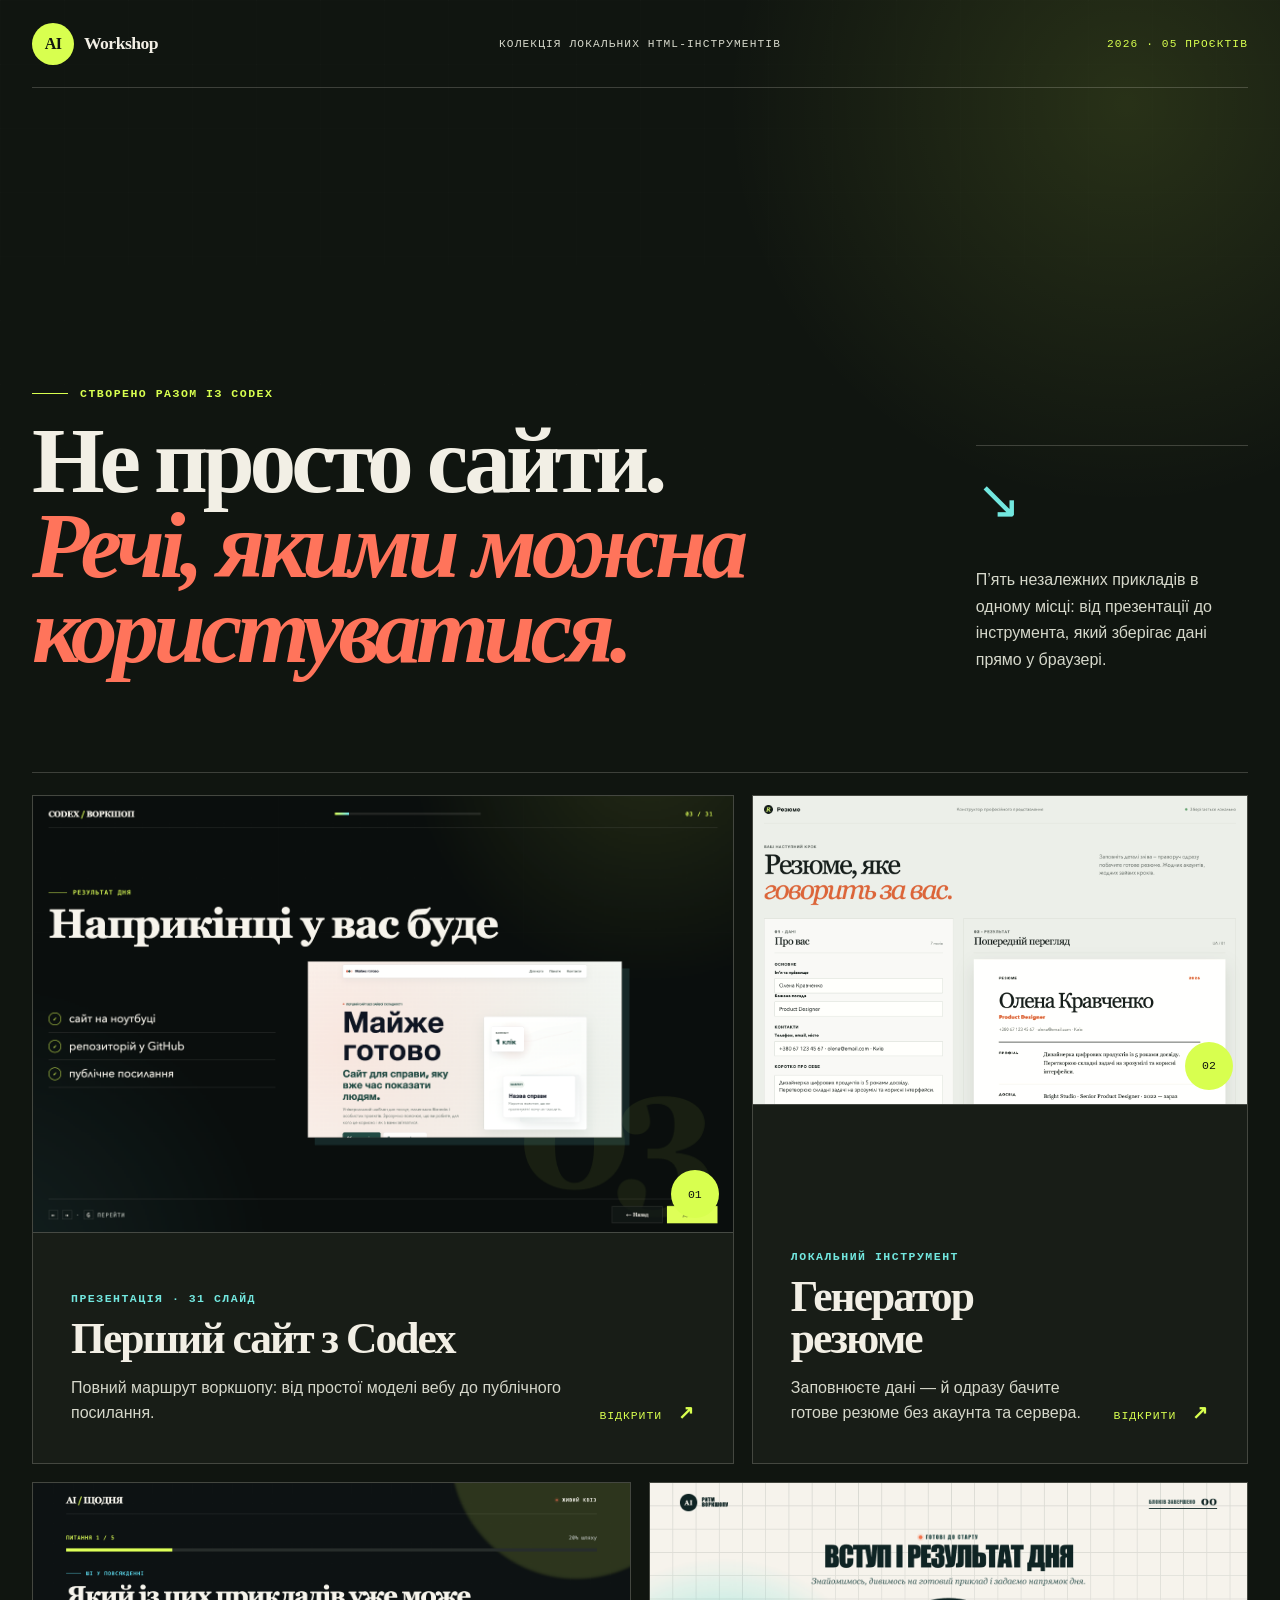
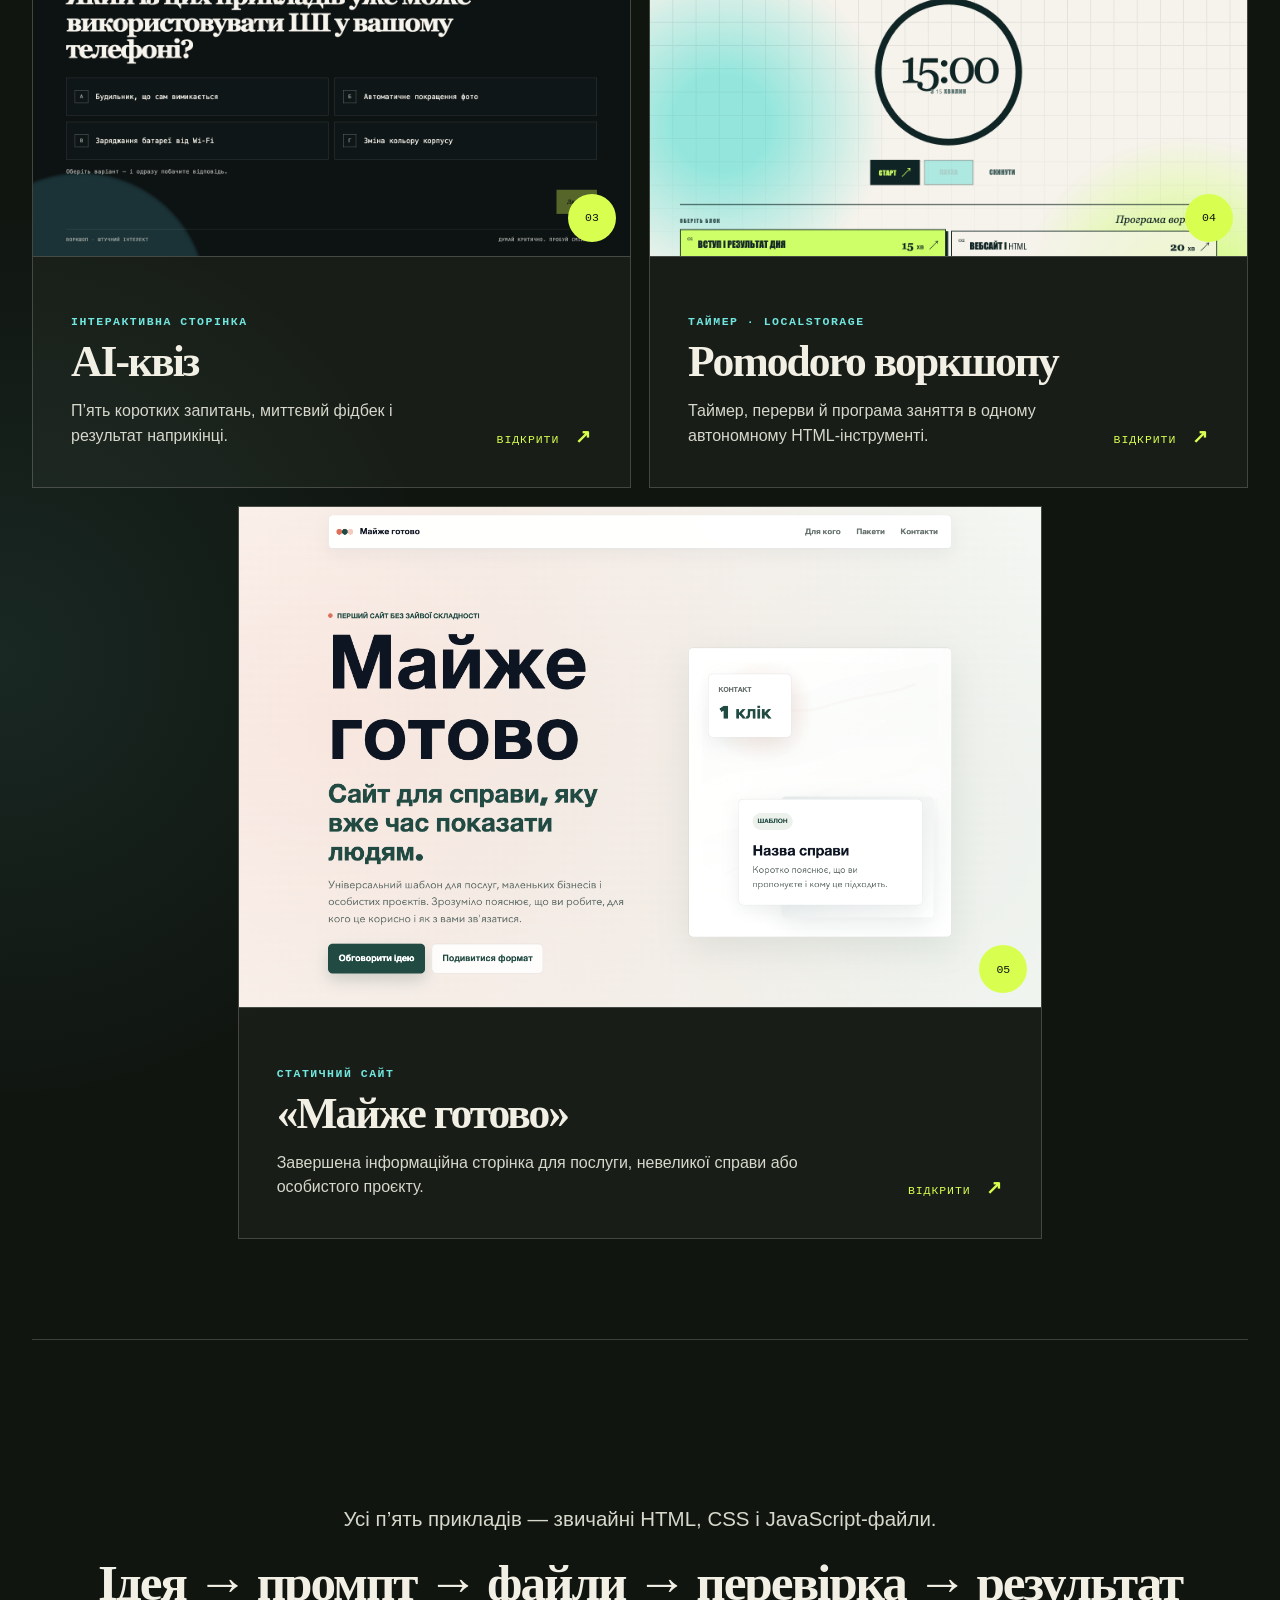
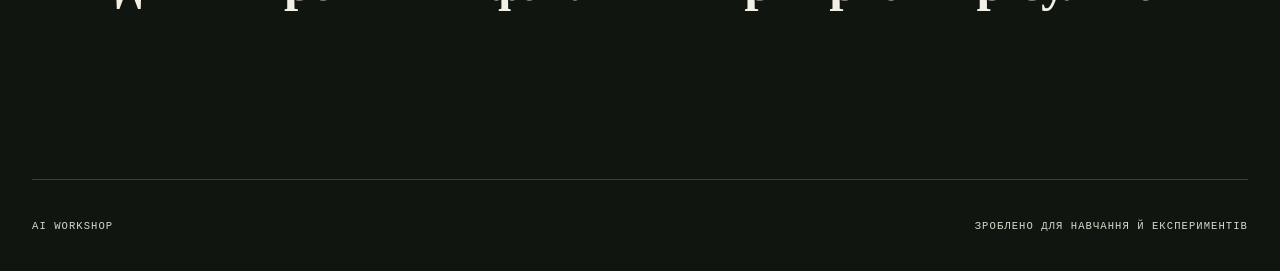
==== index.html @ 2d550f53 "Moving all collection tools and sites to the one structured folder" ====
<!doctype html>
<html lang="uk">
<head>
  <meta charset="utf-8">
  <meta name="viewport" content="width=device-width, initial-scale=1">
  <meta name="description" content="П’ять практичних HTML-проєктів з воркшопу про створення сайтів за допомогою Codex.">
  <meta name="theme-color" content="#101510">
  <title>AI Workshop — HTML-проєкти</title>
  <link rel="icon" href="data:image/svg+xml,%3Csvg xmlns='http://www.w3.org/2000/svg' viewBox='0 0 64 64'%3E%3Crect width='64' height='64' rx='14' fill='%23101510'/%3E%3Cpath d='M15 42 28 14h8l13 28h-9l-2-6H26l-2 6Zm14-13h7l-3.5-10Z' fill='%23d8ff4f'/%3E%3C/svg%3E">
  <link rel="stylesheet" href="styles.css">
</head>
<body>
  <a class="skip-link" href="#projects">До проєктів</a>

  <header class="site-header">
    <a class="wordmark" href="./" aria-label="AI Workshop — головна">
      <span>AI</span>
      <b>Workshop</b>
    </a>
    <p>Колекція локальних HTML-інструментів</p>
    <div class="edition">2026 · 05 проєктів</div>
  </header>

  <main>
    <section class="hero" aria-labelledby="hero-title">
      <div class="hero-copy">
        <p class="kicker">Створено разом із Codex</p>
        <h1 id="hero-title">Не просто сайти.<br><em>Речі, якими можна користуватися.</em></h1>
      </div>
      <div class="hero-note">
        <span aria-hidden="true">↘</span>
        <p>П’ять незалежних прикладів в одному місці: від презентації до інструмента, який зберігає дані прямо у браузері.</p>
      </div>
    </section>

    <section class="project-grid" id="projects" aria-label="Проєкти воркшопу">
      <article class="project project-featured">
        <a href="slides/" target="_blank" rel="noopener">
          <div class="project-preview">
            <img src="assets/previews/slides.png" alt="Слайд презентації з результатом воркшопу">
            <span class="project-number">01</span>
          </div>
          <div class="project-copy">
            <div>
              <p class="project-type">Презентація · 31 слайд</p>
              <h2>Перший сайт з Codex</h2>
              <p>Повний маршрут воркшопу: від простої моделі вебу до публічного посилання.</p>
            </div>
            <span class="open">Відкрити <b aria-hidden="true">↗</b></span>
          </div>
        </a>
      </article>

      <article class="project">
        <a href="cv-generator/" target="_blank" rel="noopener">
          <div class="project-preview">
            <img src="assets/previews/cv-generator.png" alt="Генератор резюме з формою та попереднім переглядом">
            <span class="project-number">02</span>
          </div>
          <div class="project-copy">
            <div>
              <p class="project-type">Локальний інструмент</p>
              <h2>Генератор резюме</h2>
              <p>Заповнюєте дані — й одразу бачите готове резюме без акаунта та сервера.</p>
            </div>
            <span class="open">Відкрити <b aria-hidden="true">↗</b></span>
          </div>
        </a>
      </article>

      <article class="project">
        <a href="quiz/" target="_blank" rel="noopener">
          <div class="project-preview">
            <img src="assets/previews/quiz.png" alt="Темний інтерфейс інтерактивного квізу про штучний інтелект">
            <span class="project-number">03</span>
          </div>
          <div class="project-copy">
            <div>
              <p class="project-type">Інтерактивна сторінка</p>
              <h2>AI-квіз</h2>
              <p>П’ять коротких запитань, миттєвий фідбек і результат наприкінці.</p>
            </div>
            <span class="open">Відкрити <b aria-hidden="true">↗</b></span>
          </div>
        </a>
      </article>

      <article class="project">
        <a href="pomodoro/" target="_blank" rel="noopener">
          <div class="project-preview">
            <img src="assets/previews/pomodoro.png" alt="Таймер Pomodoro з програмою воркшопу">
            <span class="project-number">04</span>
          </div>
          <div class="project-copy">
            <div>
              <p class="project-type">Таймер · localStorage</p>
              <h2>Pomodoro воркшопу</h2>
              <p>Таймер, перерви й програма заняття в одному автономному HTML-інструменті.</p>
            </div>
            <span class="open">Відкрити <b aria-hidden="true">↗</b></span>
          </div>
        </a>
      </article>

      <article class="project project-wide">
        <a href="project-page/" target="_blank" rel="noopener">
          <div class="project-preview">
            <img src="assets/previews/project-page.png" alt="Світла промосторінка Майже готово">
            <span class="project-number">05</span>
          </div>
          <div class="project-copy">
            <div>
              <p class="project-type">Статичний сайт</p>
              <h2>«Майже готово»</h2>
              <p>Завершена інформаційна сторінка для послуги, невеликої справи або особистого проєкту.</p>
            </div>
            <span class="open">Відкрити <b aria-hidden="true">↗</b></span>
          </div>
        </a>
      </article>
    </section>

    <section class="closing" aria-label="Головна думка">
      <p>Усі п’ять прикладів — звичайні HTML, CSS і JavaScript-файли.</p>
      <strong>Ідея → промпт → файли → перевірка → результат</strong>
    </section>
  </main>

  <footer>
    <span>AI Workshop</span>
    <span>Зроблено для навчання й експериментів</span>
  </footer>
</body>
</html>
---- styles.css ----
:root {
  --ink: #101510;
  --ink-soft: #1a211b;
  --paper: #f2efe5;
  --paper-soft: #d6d8cb;
  --line: rgba(242, 239, 229, .2);
  --lime: #d8ff4f;
  --coral: #ff745b;
  --cyan: #72e7df;
  --display: Georgia, "Times New Roman", serif;
  --body: "Avenir Next", Avenir, "Segoe UI", sans-serif;
  --mono: "SFMono-Regular", "Cascadia Code", Consolas, monospace;
}

* { box-sizing: border-box; }

html { scroll-behavior: smooth; }

body {
  min-width: 320px;
  margin: 0;
  color: var(--paper);
  background:
    radial-gradient(circle at 88% 3%, rgba(216, 255, 79, .12), transparent 25rem),
    radial-gradient(circle at 0 65%, rgba(114, 231, 223, .09), transparent 28rem),
    var(--ink);
  font-family: var(--body);
}

body::before {
  content: "";
  position: fixed;
  inset: 0;
  z-index: -1;
  opacity: .25;
  background-image:
    linear-gradient(rgba(255, 255, 255, .045) 1px, transparent 1px),
    linear-gradient(90deg, rgba(255, 255, 255, .045) 1px, transparent 1px);
  background-size: 64px 64px;
  mask-image: linear-gradient(to bottom, #000, transparent 92%);
}

a { color: inherit; }

.skip-link {
  position: fixed;
  top: 12px;
  left: 12px;
  z-index: 10;
  padding: 10px 14px;
  color: var(--ink);
  background: var(--lime);
  transform: translateY(-160%);
}

.skip-link:focus { transform: translateY(0); }

.site-header,
main,
footer {
  width: min(1440px, calc(100% - 64px));
  margin-inline: auto;
}

.site-header {
  min-height: 88px;
  display: grid;
  grid-template-columns: 1fr auto 1fr;
  gap: 24px;
  align-items: center;
  border-bottom: 1px solid var(--line);
  font-family: var(--mono);
  font-size: .7rem;
  letter-spacing: .1em;
  text-transform: uppercase;
}

.site-header p { margin: 0; color: var(--paper-soft); }
.edition { justify-self: end; color: var(--lime); }

.wordmark {
  justify-self: start;
  display: inline-flex;
  align-items: center;
  gap: 10px;
  text-decoration: none;
}

.wordmark span {
  width: 42px;
  height: 42px;
  display: grid;
  place-items: center;
  border-radius: 50%;
  color: var(--ink);
  background: var(--lime);
  font-family: var(--display);
  font-size: 1rem;
  font-weight: 800;
  letter-spacing: -.04em;
}

.wordmark b {
  color: var(--paper);
  font-family: var(--display);
  font-size: 1.1rem;
  letter-spacing: -.03em;
  text-transform: none;
}

.hero {
  min-height: min(690px, 76svh);
  display: grid;
  grid-template-columns: minmax(0, 1.7fr) minmax(260px, .55fr);
  gap: clamp(40px, 8vw, 120px);
  align-items: end;
  padding: clamp(100px, 15vh, 170px) 0 clamp(70px, 11vh, 110px);
}

.hero > * { min-width: 0; }

.kicker,
.project-type {
  margin: 0 0 18px;
  color: var(--lime);
  font-family: var(--mono);
  font-size: .72rem;
  font-weight: 700;
  letter-spacing: .13em;
  text-transform: uppercase;
}

.kicker::before {
  content: "";
  display: inline-block;
  width: 36px;
  height: 1px;
  margin-right: 12px;
  vertical-align: middle;
  background: currentColor;
}

h1 {
  max-width: 1100px;
  margin: 0;
  font-family: var(--display);
  font-size: clamp(3.5rem, 7.3vw, 8rem);
  font-weight: 600;
  line-height: .91;
  letter-spacing: -.055em;
  text-wrap: balance;
}

h1 em { color: var(--coral); font-weight: inherit; }

.hero-note {
  padding-top: 22px;
  border-top: 1px solid var(--line);
}

.hero-note span {
  display: block;
  margin-bottom: 36px;
  color: var(--cyan);
  font-family: var(--display);
  font-size: 3.4rem;
}

.hero-note p {
  margin: 0;
  color: var(--paper-soft);
  font-size: 1rem;
  line-height: 1.65;
}

.project-grid {
  display: grid;
  grid-template-columns: repeat(12, minmax(0, 1fr));
  gap: 18px;
  padding: 22px 0 100px;
  border-top: 1px solid var(--line);
}

.project {
  grid-column: span 6;
  min-width: 0;
  border: 1px solid var(--line);
  background: rgba(242, 239, 229, .035);
  animation: reveal .65s ease both;
}

.project:nth-child(2) { animation-delay: .08s; }
.project:nth-child(3) { animation-delay: .16s; }
.project:nth-child(4) { animation-delay: .24s; }
.project:nth-child(5) { animation-delay: .32s; }

.project-featured { grid-column: span 7; }
.project-featured + .project { grid-column: span 5; }
.project-wide { grid-column: 3 / span 8; }

.project > a {
  height: 100%;
  display: grid;
  grid-template-rows: auto 1fr;
  text-decoration: none;
}

.project-preview {
  position: relative;
  aspect-ratio: 16 / 10;
  overflow: hidden;
  border-bottom: 1px solid var(--line);
  background: var(--ink-soft);
}

.project-preview::after {
  content: "";
  position: absolute;
  inset: 0;
  border: 0 solid var(--lime);
  transition: border-width .2s ease;
}

.project-preview img {
  width: 100%;
  height: 100%;
  display: block;
  object-fit: cover;
  object-position: top;
  filter: saturate(.88) contrast(1.03);
  transition: transform .45s cubic-bezier(.2, .75, .2, 1), filter .3s ease;
}

.project-number {
  position: absolute;
  right: 14px;
  bottom: 14px;
  z-index: 1;
  display: grid;
  place-items: center;
  width: 48px;
  height: 48px;
  border-radius: 50%;
  color: var(--ink);
  background: var(--lime);
  font-family: var(--mono);
  font-size: .72rem;
}

.project-copy {
  min-height: 230px;
  display: grid;
  grid-template-columns: 1fr auto;
  gap: 28px;
  align-items: end;
  padding: clamp(24px, 3vw, 38px);
}

.project-type { margin-bottom: 12px; color: var(--cyan); }

h2 {
  margin: 0;
  font-family: var(--display);
  font-size: clamp(2rem, 3.4vw, 3.8rem);
  font-weight: 600;
  line-height: .98;
  letter-spacing: -.045em;
}

.project-copy p:not(.project-type) {
  max-width: 620px;
  margin: 16px 0 0;
  color: var(--paper-soft);
  line-height: 1.55;
}

.open {
  white-space: nowrap;
  color: var(--lime);
  font-family: var(--mono);
  font-size: .72rem;
  letter-spacing: .08em;
  text-transform: uppercase;
}

.open b { display: inline-block; margin-left: 8px; font-size: 1.2rem; transition: transform .2s ease; }

.project a:hover .project-preview img,
.project a:focus-visible .project-preview img {
  transform: scale(1.025);
  filter: saturate(1) contrast(1.03);
}

.project a:hover .project-preview::after,
.project a:focus-visible .project-preview::after { border-width: 5px; }

.project a:hover .open b,
.project a:focus-visible .open b { transform: translate(3px, -3px); }

.project a:focus-visible { outline: 3px solid var(--cyan); outline-offset: 4px; }

.closing {
  min-height: 440px;
  display: grid;
  place-content: center;
  gap: 22px;
  text-align: center;
  border-top: 1px solid var(--line);
}

.closing p { margin: 0; color: var(--paper-soft); font-size: clamp(1rem, 1.6vw, 1.3rem); }

.closing strong {
  font-family: var(--display);
  font-size: clamp(1.8rem, 4vw, 4.6rem);
  font-weight: 600;
  letter-spacing: -.04em;
}

footer {
  min-height: 92px;
  display: flex;
  justify-content: space-between;
  align-items: center;
  gap: 24px;
  border-top: 1px solid var(--line);
  color: var(--paper-soft);
  font-family: var(--mono);
  font-size: .66rem;
  letter-spacing: .1em;
  text-transform: uppercase;
}

@keyframes reveal {
  from { opacity: 0; transform: translateY(20px); }
  to { opacity: 1; transform: translateY(0); }
}

@media (max-width: 900px) {
  .site-header, main, footer { width: min(100% - 34px, 1440px); }
  .site-header { grid-template-columns: 1fr auto; }
  .site-header p { display: none; }
  .hero { min-height: auto; grid-template-columns: 1fr; padding: 90px 0 70px; }
  .hero-note { max-width: 500px; }
  .hero-note span { margin-bottom: 12px; }
  .project, .project-featured, .project-featured + .project, .project-wide { grid-column: 1 / -1; }
}

@media (max-width: 560px) {
  .site-header { min-height: 72px; }
  .wordmark b { display: none; }
  .wordmark span { width: 36px; height: 36px; }
  .edition { font-size: .62rem; }
  .hero { padding-top: 72px; }
  h1 {
    font-size: clamp(2.65rem, 12vw, 4.6rem);
    overflow-wrap: anywhere;
  }
  .project-grid { padding-bottom: 62px; }
  .project-copy { min-height: 0; grid-template-columns: 1fr; gap: 24px; }
  .open { justify-self: start; }
  .closing { min-height: 360px; text-align: left; }
  footer { align-items: flex-start; flex-direction: column; justify-content: center; }
}

@media (prefers-reduced-motion: reduce) {
  html { scroll-behavior: auto; }
  *, *::before, *::after { animation-duration: .01ms !important; transition-duration: .01ms !important; }
}
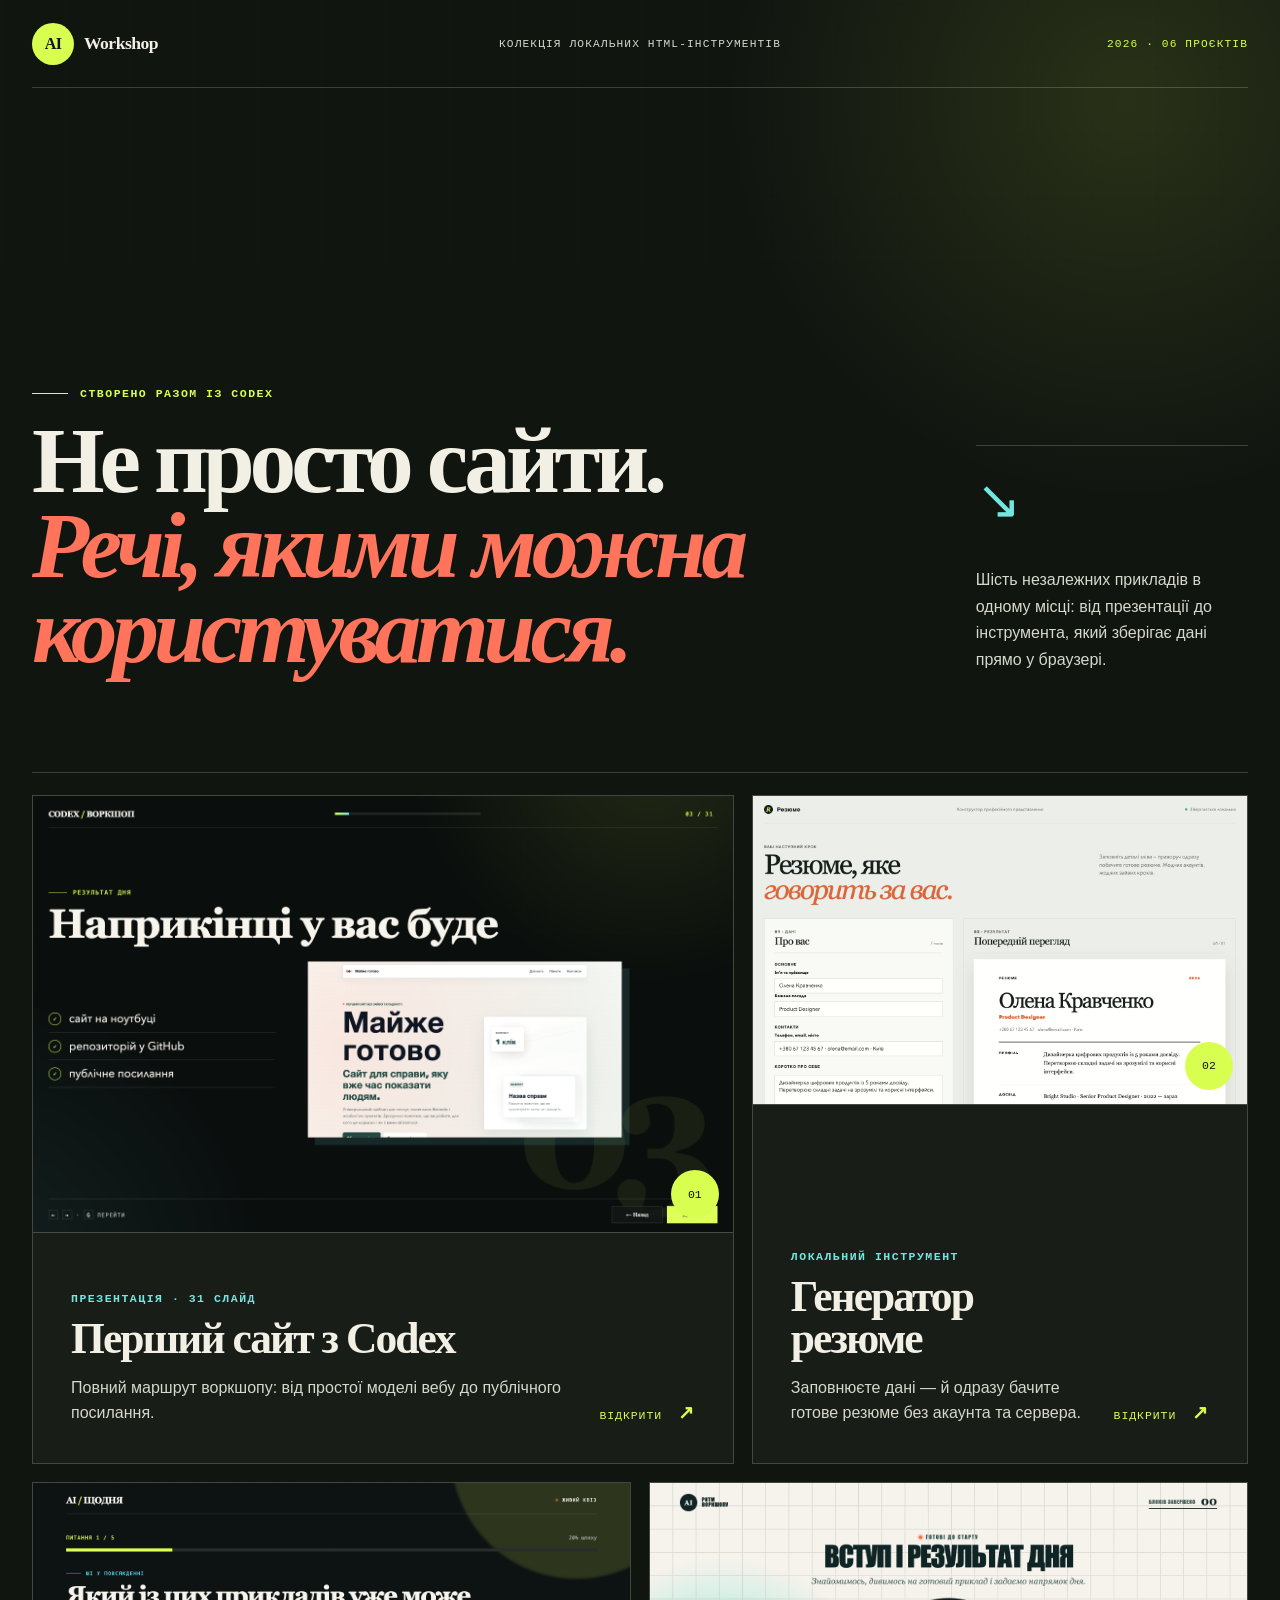
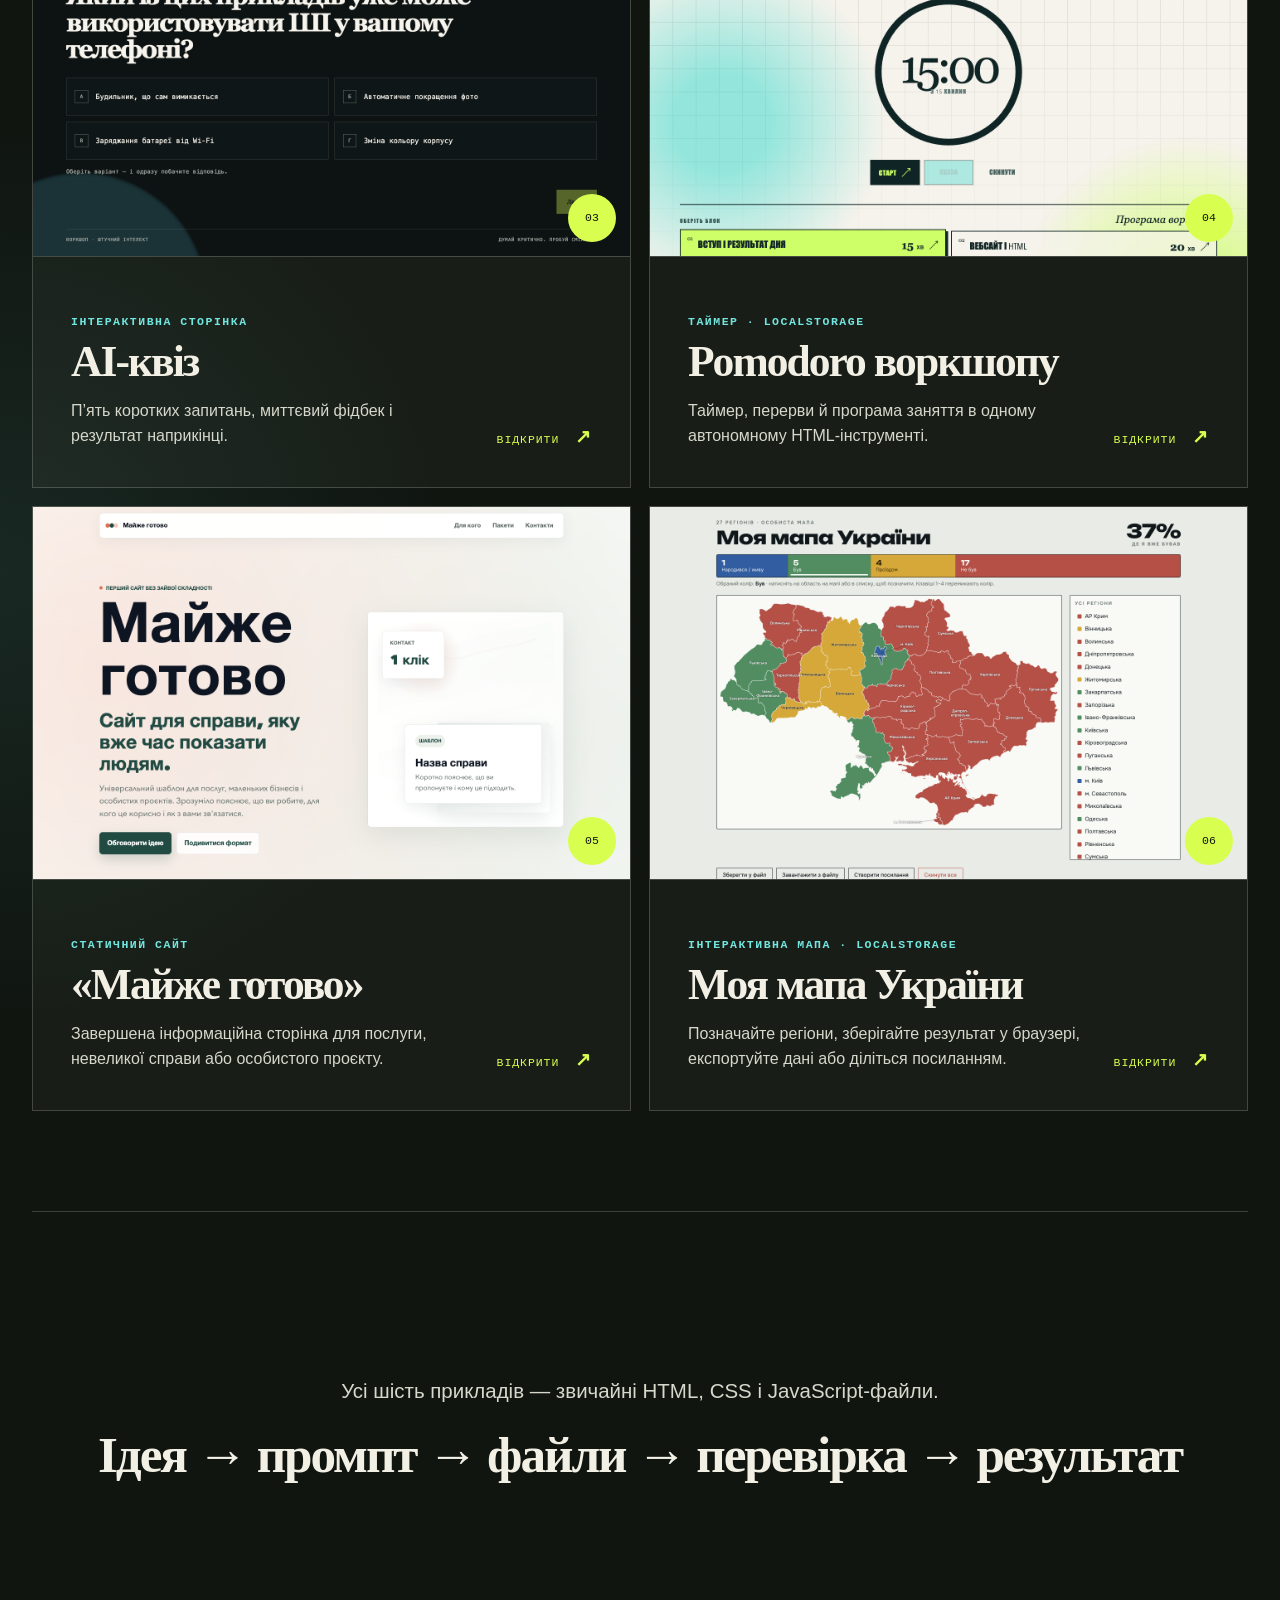
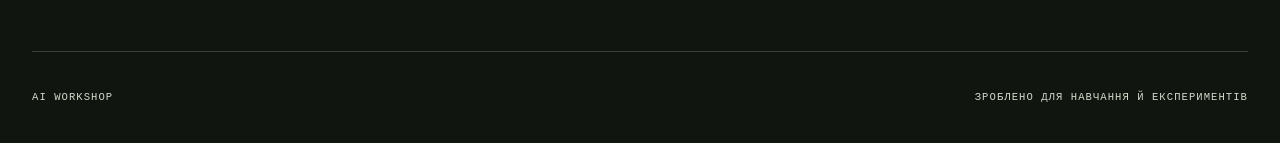
==== commit 89a14bf5: "Add another example web page of a Ukraine map." ====
--- a/index.html
+++ b/index.html
@@ -3,7 +3,7 @@
 <head>
   <meta charset="utf-8">
   <meta name="viewport" content="width=device-width, initial-scale=1">
-  <meta name="description" content="П’ять практичних HTML-проєктів з воркшопу про створення сайтів за допомогою Codex.">
+  <meta name="description" content="Шість практичних HTML-проєктів з воркшопу про створення сайтів за допомогою Codex.">
   <meta name="theme-color" content="#101510">
   <title>AI Workshop — HTML-проєкти</title>
   <link rel="icon" href="data:image/svg+xml,%3Csvg xmlns='http://www.w3.org/2000/svg' viewBox='0 0 64 64'%3E%3Crect width='64' height='64' rx='14' fill='%23101510'/%3E%3Cpath d='M15 42 28 14h8l13 28h-9l-2-6H26l-2 6Zm14-13h7l-3.5-10Z' fill='%23d8ff4f'/%3E%3C/svg%3E">
@@ -18,7 +18,7 @@
       <b>Workshop</b>
     </a>
     <p>Колекція локальних HTML-інструментів</p>
-    <div class="edition">2026 · 05 проєктів</div>
+    <div class="edition">2026 · 06 проєктів</div>
   </header>
 
   <main>
@@ -29,7 +29,7 @@
       </div>
       <div class="hero-note">
         <span aria-hidden="true">↘</span>
-        <p>П’ять незалежних прикладів в одному місці: від презентації до інструмента, який зберігає дані прямо у браузері.</p>
+        <p>Шість незалежних прикладів в одному місці: від презентації до інструмента, який зберігає дані прямо у браузері.</p>
       </div>
     </section>
 
@@ -102,7 +102,7 @@
         </a>
       </article>
 
-      <article class="project project-wide">
+      <article class="project">
         <a href="project-page/" target="_blank" rel="noopener">
           <div class="project-preview">
             <img src="assets/previews/project-page.png" alt="Світла промосторінка Майже готово">
@@ -118,10 +118,27 @@
           </div>
         </a>
       </article>
+
+      <article class="project">
+        <a href="ukraine-map/" target="_blank" rel="noopener">
+          <div class="project-preview">
+            <img src="assets/previews/ukraine-map.png" alt="Інтерактивна мапа регіонів України з кольоровими позначками">
+            <span class="project-number">06</span>
+          </div>
+          <div class="project-copy">
+            <div>
+              <p class="project-type">Інтерактивна мапа · localStorage</p>
+              <h2>Моя мапа України</h2>
+              <p>Позначайте регіони, зберігайте результат у браузері, експортуйте дані або діліться посиланням.</p>
+            </div>
+            <span class="open">Відкрити <b aria-hidden="true">↗</b></span>
+          </div>
+        </a>
+      </article>
     </section>
 
     <section class="closing" aria-label="Головна думка">
-      <p>Усі п’ять прикладів — звичайні HTML, CSS і JavaScript-файли.</p>
+      <p>Усі шість прикладів — звичайні HTML, CSS і JavaScript-файли.</p>
       <strong>Ідея → промпт → файли → перевірка → результат</strong>
     </section>
   </main>
--- a/styles.css
+++ b/styles.css
@@ -193,6 +193,7 @@
 .project:nth-child(3) { animation-delay: .16s; }
 .project:nth-child(4) { animation-delay: .24s; }
 .project:nth-child(5) { animation-delay: .32s; }
+.project:nth-child(6) { animation-delay: .4s; }
 
 .project-featured { grid-column: span 7; }
 .project-featured + .project { grid-column: span 5; }
